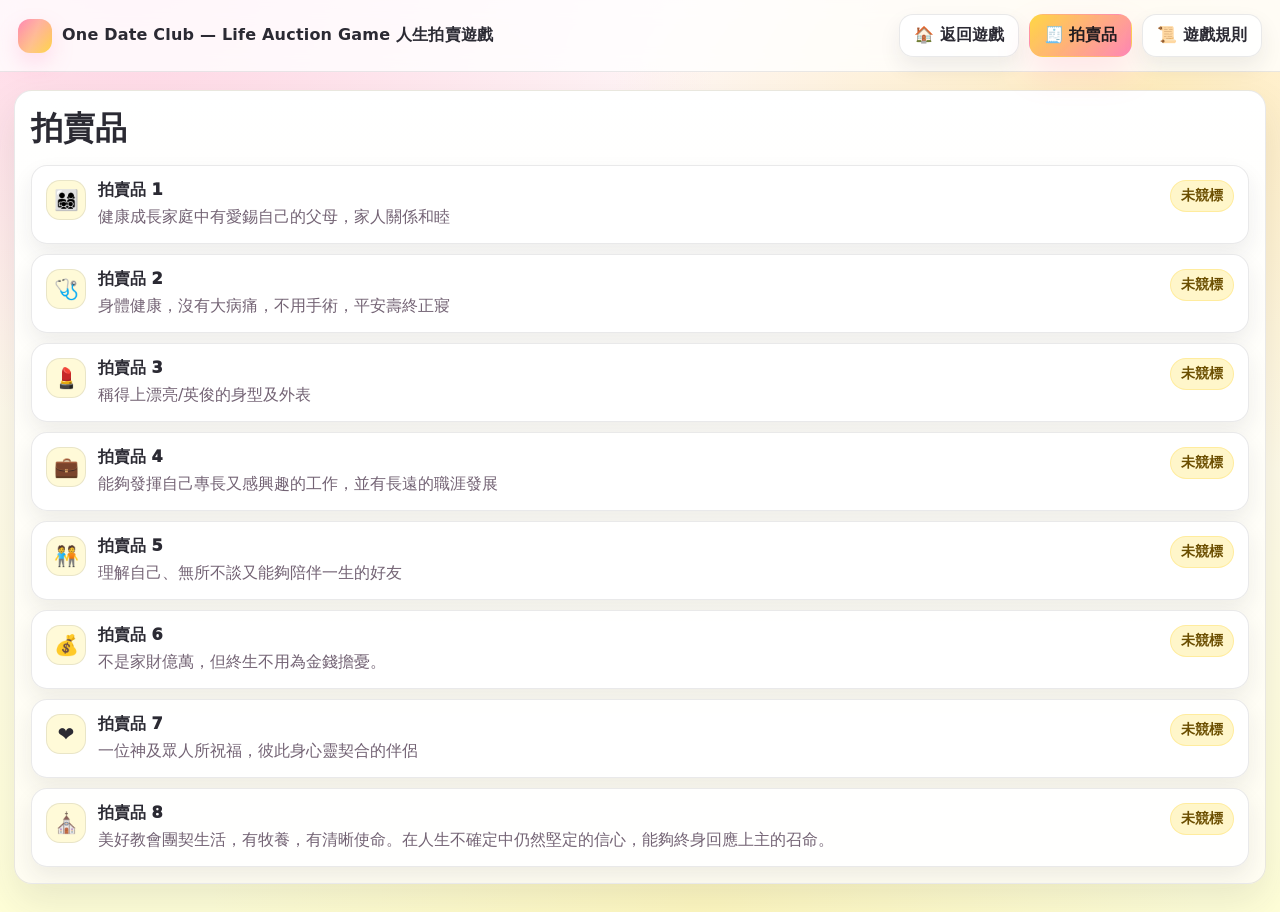
==== items.html @ 2edd3708 "remove short item title" ====
<!DOCTYPE html>
<html lang="en">
<head>
  <meta charset="utf-8" />
  <meta name="viewport" content="width=device-width, initial-scale=1" />
  <title>One Date Club — Life Auction Game</title>
  <link rel="stylesheet" href="styles.css" />
</head>
<body>
  <div class="nav">
    <div class="brand">
      <div class="logo" aria-hidden="true"></div>
      <div>One Date Club — Life Auction Game 人生拍賣遊戲</div>
    </div>
    <div class="nav-actions">
      <a class="btn" href="index.html">🏠 返回遊戲</a>
      <a class="btn primary" href="items.html">🧾 拍賣品</a>
      <a class="btn" href="rules.html">📜 遊戲規則</a>
    </div>
  </div>

  <div class="wrap">
    <div class="card">
      <div class="card-b">
        <h1 style="margin:0 0 10px 0;">拍賣品</h1>

        <div class="list" id="itemsList"></div>
      </div>
    </div>
  </div>

<script src="constant.js"></script>
<script>
(() => {
  function loadState(){
    try{
      const raw = localStorage.getItem(STORAGE_KEY);
      if(!raw) return null;
      return JSON.parse(raw);
    }catch{
      return null;
    }
  }

  const state = loadState();
  const teams = state?.teams || [];
  const rounds = state?.rounds || [];

  function winnerForItem(roundId){
    const r = rounds[roundId - 1];
    if(!r || !r.done) return null;
    const t = teams[r.winnerTeamId];
    return t ? t.name : null;
  }

  const list = document.getElementById("itemsList");
  list.innerHTML = items.map(it => {
    const winnerName = winnerForItem(it.id);
    const tag = winnerName ? `中標者: ${winnerName}` : "未競標";
    return `
      <div class="item">
        <div class="left">
          <div class="icon">${it.icon}</div>
          <div>
            <div class="name">拍賣品 ${it.id}</div>
            <div class="desc">${it.desc}</div>
          </div>
        </div>
        <div class="tag">${tag}</div>
      </div>
    `;
  }).join("");
})();
</script>
</body>
</html>
---- styles.css ----
:root{
  /* Light Pink + Yellow theme based on palette (Cream/Jasmine/Sunglow/Pink) */
  --cream:#FFFFD8;   /* background cream */
  --butter:#FFF4B8;
  --jasmine:#FFEA8A;
  --sunglow:#FFD43B;
  --pink:#FF7DB0;

  --bg:#FFF7FB;
  --card:#FFFFFF;
  --card2:#FFFDF2;

  --text:#2B2A33;
  --muted:#6B5B6D;

  --accent: var(--pink);
  --accent2: var(--sunglow);

  --border: rgba(43,42,51,.10);
  --shadow: 0 18px 40px rgba(43,42,51,.10);
  --shadow2: 0 10px 22px rgba(43,42,51,.08);
  --radius: 18px;
}

*{box-sizing:border-box}
body{
  margin:0;
  font-family: ui-sans-serif, system-ui, -apple-system, Segoe UI, Roboto, Helvetica, Arial, "Apple Color Emoji","Segoe UI Emoji";
  color: var(--text);
  background:
    radial-gradient(1000px 700px at 10% 0%, rgba(255,125,176,.28), transparent 60%),
    radial-gradient(900px 650px at 90% 10%, rgba(255,212,59,.30), transparent 60%),
    radial-gradient(900px 650px at 55% 100%, rgba(255,234,138,.30), transparent 55%),
    linear-gradient(180deg, var(--bg), var(--cream));
}

/* Top Nav */
.nav{
  position: sticky; top:0; z-index: 5;
  display:flex; align-items:center; justify-content:space-between;
  padding:14px 18px;
  background: rgba(255,255,255,.78);
  backdrop-filter: blur(10px);
  border-bottom: 1px solid var(--border);
}
.brand{
  display:flex; gap:10px; align-items:center;
  font-weight: 900;
  letter-spacing:.2px;
}
.logo{
  width:34px; height:34px; border-radius:12px;
  background: linear-gradient(135deg, var(--pink), var(--sunglow));
  box-shadow: 0 10px 22px rgba(255,125,176,.22);
  position:relative;
  overflow:hidden;
}
.logo::after{
  content:"";
  position:absolute; inset:-80% -40%;
  background: linear-gradient(90deg, transparent, rgba(255,255,255,.65), transparent);
  transform: rotate(20deg);
  animation: shine 4.8s linear infinite;
  opacity:.35;
}
@keyframes shine{
  0%{ transform: translateX(-60%) rotate(20deg); }
  100%{ transform: translateX(60%) rotate(20deg); }
}

.nav-actions{display:flex; gap:10px; align-items:center; flex-wrap:wrap;}
.nav-actions a{ text-decoration:none; }

.btn{
  appearance:none; border:none; cursor:pointer;
  padding:10px 14px;
  border-radius: 14px;
  font-weight: 900;
  color: var(--text);
  background: rgba(255,255,255,.90);
  border: 1px solid var(--border);
  box-shadow: var(--shadow2);
  transition: transform .12s ease, filter .12s ease, border-color .12s ease;
  display:inline-flex;
  align-items:center;
  gap:8px;
  white-space:nowrap;
}
.btn:hover{ transform: translateY(-1px); filter: brightness(1.02); border-color: rgba(43,42,51,.18); }
.btn.primary{
  color:#1f1b1f;
  background: linear-gradient(135deg, rgba(255,212,59,.95), rgba(255,125,176,.92));
  border-color: transparent;
  box-shadow: 0 16px 34px rgba(255,125,176,.18);
}
.btn.danger{
  background: rgba(255,125,176,.10);
  border-color: rgba(255,125,176,.25);
  box-shadow:none;
}
.btn:disabled{ opacity:.55; cursor:not-allowed; transform:none; box-shadow:none; }

.wrap{
  max-width: 1400px;
  margin: 18px auto 28px;
  padding: 0 14px;
}
.wrap.grid{
  display:grid;
  grid-template-columns: 1fr 360px;
  gap: 16px;
}
@media (max-width: 980px){
  .wrap.grid{ grid-template-columns: 1fr; }
}

.card{
  background: linear-gradient(180deg, var(--card), var(--card2));
  border: 1px solid var(--border);
  border-radius: var(--radius);
  box-shadow: var(--shadow);
  overflow:hidden;
}
.card-h{
  padding: 14px 16px;
  border-bottom: 1px solid var(--border);
  display:flex; align-items:center; justify-content:space-between;
  gap: 12px;
}
.card-h h2, .card-h h3{
  margin:0; font-size: 18px; letter-spacing:.2px;
}
.card-b{ padding: 16px; }

.muted{ color: var(--muted); }
.small{ font-size: 14px; color: rgba(107,91,109,.85); font-weight:800; }

.pill{
  font-size:14px; font-weight:900;
  padding:6px 10px; border-radius: 999px;
  background: rgba(255,234,138,.45);
  border: 1px solid rgba(255,212,59,.35);
  color: var(--text);
  white-space: nowrap;
}

.sep{ height:1px; background: var(--border); margin: 10px 0; }
.footerNote{ margin-top: 10px; color: rgba(107,91,109,.88); font-size: 14px; line-height:1.45; }

/* Rounds */
.rounds{ display:flex; flex-wrap:wrap; gap:10px; }
.roundBtn{
  min-width: 100px;
  display:flex; flex-direction:column; gap:4px;
  align-items:flex-start;
  padding:10px 12px;
  border-radius: 16px;
  background: rgba(255,255,255,.88);
  border: 1px solid var(--border);
  cursor:pointer;
  transition: transform .12s ease, filter .12s ease, border-color .12s ease;
  box-shadow: var(--shadow2);
}
.roundBtn:hover{ transform: translateY(-1px); filter: brightness(1.02); border-color: rgba(43,42,51,.18); }
.roundBtn[aria-disabled="true"]{ opacity:.55; cursor:not-allowed; transform:none; box-shadow:none; }
.roundBtn .t{ font-weight:1000; }
.roundBtn .s{ font-size: 14px; color: rgba(107,91,109,.88); font-weight:800; }
.roundBtn.active{
  background: rgba(255,125,176,.10);
  border-color: rgba(255,125,176,.28);
}
.roundBtn.done{
  background: rgba(255,212,59,.14);
  border-color: rgba(255,212,59,.35);
}

/* Main game area */
.grid2{
  display:grid;
  grid-template-columns: 1.1fr .9fr;
  gap: 16px;
  align-items:start;
}
@media (max-width: 980px){
  .grid2{ grid-template-columns: 1fr; }
}

.itemBox{ display:flex; flex-direction:column; gap: 10px; }
.itemTitle{ font-size: 20px; margin:0; font-weight: 1000; letter-spacing:.2px; }
.itemDesc{ margin:0; color: rgba(107,91,109,.95); line-height:1.5; }

.mapWrap{
  border-radius: 16px;
  border: 1px solid var(--border);
  background: rgba(255,255,255,.90);
  overflow:hidden;
}
.mapWrap img{ width:100%; display:block; }

/* Bids */
.bids{ display:flex; flex-direction:column; gap: 10px; }
.bidRow{
  display:grid;
  grid-template-columns: 1fr 120px;
  gap: 10px;
  align-items:center;
  padding:10px 12px;
  border-radius: 14px;
  background: rgba(255,255,255,.90);
  border: 1px solid var(--border);
}
.teamName{ display:flex; align-items:center; gap:10px; font-weight:1000; }

.dot{
  width:10px; height:10px; border-radius: 999px;
  background: var(--accent);
  box-shadow: 0 0 0 5px rgba(255,125,176,.14);
  flex: 0 0 auto;
}

input[type="number"]{
  width:100%;
  padding:10px 10px;
  border-radius: 12px;
  border: 1px solid rgba(43,42,51,.14);
  background: rgba(255,255,255,.98);
  color: var(--text);
  font-weight:1000;
  outline:none;
}
input[type="number"]:focus{
  border-color: rgba(255,125,176,.55);
  box-shadow: 0 0 0 4px rgba(255,125,176,.14);
}
.rules{
  font-size: 26px;
}
.hint{
  font-size: 14px;
  color: rgba(107,91,109,.88);
  margin-top: -4px;
  line-height:1.4;
}
.err{
  margin-top: 10px;
  padding:10px 12px;
  border-radius: 14px;
  background: rgba(255,125,176,.12);
  border: 1px solid rgba(255,125,176,.28);
  color: #5a1f36;
  font-weight:1000;
  display:none;
}

/* Battle results */
.battleBox{
  margin-top: 14px;
  padding:12px 12px;
  border-radius: 16px;
  background: rgba(255,250,214,.75);
  border: 1px solid rgba(255,212,59,.25);
  display:none;
}
.topGrid{
  display:grid;
  grid-template-columns: 1fr 1fr;
  gap: 10px;
  margin-top: 10px;
}
@media (max-width: 560px){
  .topGrid{ grid-template-columns: 1fr; }
}
.topCard{
  border-radius: 16px;
  border: 1px solid rgba(43,42,51,.10);
  background: rgba(255,255,255,.92);
  padding: 12px;
  box-shadow: var(--shadow2);
}
.topCard .rank{ font-size: 14px; color: rgba(107,91,109,.88); font-weight: 1000; letter-spacing:.2px; }
.topCard .who{ margin-top: 6px; font-size: 18px; font-weight: 1000; }
.topCard .price{ margin-top: 4px; font-size: 16px; color: #8b5a00; font-weight: 1000; }

.winnerPick{
  margin-top: 12px;
  display:flex; gap:10px; flex-wrap:wrap;
  align-items:center;
}
.radioPill{
  display:flex; gap:8px; align-items:center;
  padding: 10px 12px;
  border-radius: 999px;
  background: rgba(255,125,176,.10);
  border: 1px solid rgba(255,125,176,.22);
  cursor:pointer;
  user-select:none;
  font-weight: 1000;
}
.radioPill input{ accent-color: var(--pink); }
.winnerActions{ margin-top: 10px; display:flex; gap:10px; flex-wrap:wrap; }

/* Right panel: teams + diamonds + wins */
.teamList{ display:flex; flex-direction:column; gap:10px; }
.teamCard{
  display:flex; flex-direction:column; gap:10px;
  padding: 12px 12px;
  border-radius: 16px;
  background: rgba(255,255,255,.92);
  border: 1px solid var(--border);
  box-shadow: var(--shadow2);
}
.teamTopRow{
  display:flex; align-items:center; justify-content:space-between;
  gap: 10px;
}
.teamLeft{ display:flex; align-items:center; gap:10px; font-weight: 1000; }

.diamond{
  display:inline-flex; align-items:center; gap:8px;
  font-weight: 1000;
  color: #6b4e00;
  white-space:nowrap;
}
.diaIcon{
  width:18px; height:18px; display:inline-block;
  background: conic-gradient(from 180deg, #7bdff2, #b2f7ef, #eff7f6, #7bdff2);
  border-radius: 6px;
  transform: rotate(18deg);
  box-shadow: 0 0 0 4px rgba(123,223,242,.12);
}

.winsRow{
  display:flex;
  flex-wrap:wrap;
  gap:8px;
  align-items:center;
}
.winBadge{
  display:inline-flex;
  align-items:center;
  justify-content:center;
  width:32px;
  height:32px;
  border-radius: 12px;
  border: 1px solid rgba(43,42,51,.10);
  background: rgba(255,250,214,.95);
  box-shadow: var(--shadow2);
  font-size: 18px;
}
.winBadge[title]{ cursor: help; }

/* Log */
.log{ display:flex; flex-direction:column; gap:10px; margin-top: 12px; }
.logItem{
  padding: 12px;
  border-radius: 16px;
  background: rgba(255,255,255,.92);
  border: 1px solid var(--border);
  line-height:1.45;
  box-shadow: var(--shadow2);
}
.logItem b{ color: #b0004b; }

/* Items page list */
.list{
  margin-top: 14px;
  display:grid;
  grid-template-columns: 1fr;
  gap: 10px;
}
.item{
  display:flex;
  align-items:flex-start;
  justify-content:space-between;
  gap: 12px;
  padding: 14px;
  border-radius: 16px;
  border: 1px solid var(--border);
  background: rgba(255,255,255,.92);
  box-shadow: var(--shadow2);
}
.left{
  display:flex;
  gap: 12px;
  align-items:flex-start;
}
.right{
  display:flex;
  gap: 12px;
  align-items:flex-end;
}
.icon{
  width:40px; height:40px;
  border-radius: 14px;
  display:flex; align-items:center; justify-content:center;
  border: 1px solid rgba(43,42,51,.10);
  background: rgba(255,250,214,.95);
  font-size: 20px;
  flex: 0 0 auto;
}
.name{ font-weight:1000; }
.desc{ color: rgba(107,91,109,.95); margin-top: 4px; line-height:1.5; }
.tag{
  padding:6px 10px;
  border-radius:999px;
  border: 1px solid rgba(255,212,59,.30);
  background: rgba(255,234,138,.45);
  color: #6b4e00;
  font-weight:1000;
  font-size:14px;
  white-space:nowrap;
}
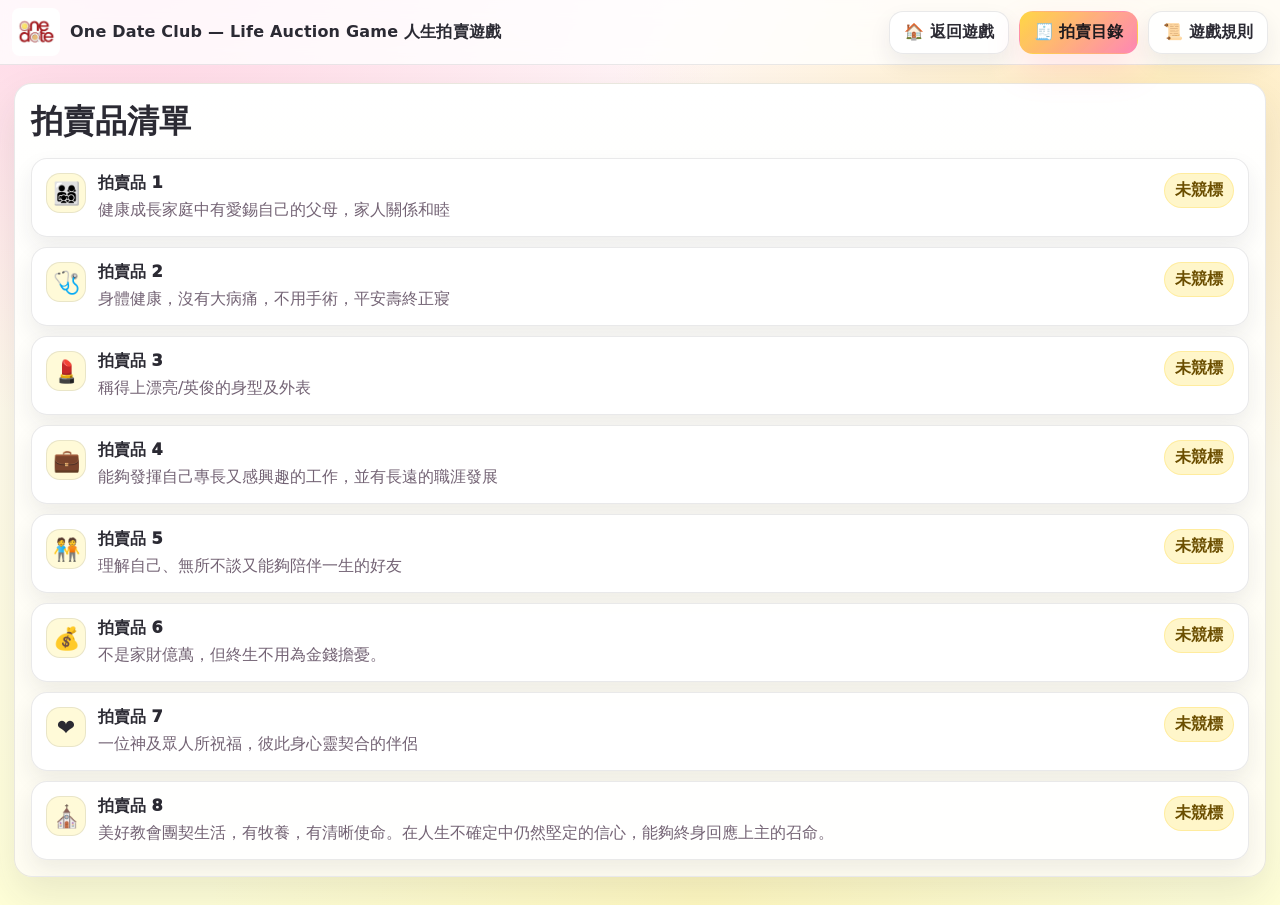
==== commit e8c3b959: "update labels and font-size+2px" ====
--- a/items.html
+++ b/items.html
@@ -14,7 +14,7 @@
     </div>
     <div class="nav-actions">
       <a class="btn" href="index.html">🏠 返回遊戲</a>
-      <a class="btn primary" href="items.html">🧾 拍賣品</a>
+      <a class="btn primary" href="items.html">🧾 拍賣目錄</a>
       <a class="btn" href="rules.html">📜 遊戲規則</a>
     </div>
   </div>
@@ -22,7 +22,7 @@
   <div class="wrap">
     <div class="card">
       <div class="card-b">
-        <h1 style="margin:0 0 10px 0;">拍賣品</h1>
+        <h1 style="margin:0 0 10px 0;">拍賣品清單</h1>
 
         <div class="list" id="itemsList"></div>
       </div>
@@ -72,5 +72,8 @@
   }).join("");
 })();
 </script>
+  <!--<footer class="footer">
+    © 2026 Flow Church Actionable One Date Club — All Rights Reserved
+  </footer>-->
 </body>
 </html>
--- a/styles.css
+++ b/styles.css
@@ -33,12 +33,16 @@
     radial-gradient(900px 650px at 55% 100%, rgba(255,234,138,.30), transparent 55%),
     linear-gradient(180deg, var(--bg), var(--cream));
 }
-
+.footer {
+  text-align: center;
+  font-size: 10px;
+  color: #888;
+}
 /* Top Nav */
 .nav{
   position: sticky; top:0; z-index: 5;
   display:flex; align-items:center; justify-content:space-between;
-  padding:14px 18px;
+  padding:8px 12px;
   background: rgba(255,255,255,.78);
   backdrop-filter: blur(10px);
   border-bottom: 1px solid var(--border);
@@ -49,23 +53,13 @@
   letter-spacing:.2px;
 }
 .logo{
-  width:34px; height:34px; border-radius:12px;
-  background: linear-gradient(135deg, var(--pink), var(--sunglow));
-  box-shadow: 0 10px 22px rgba(255,125,176,.22);
-  position:relative;
-  overflow:hidden;
-}
-.logo::after{
-  content:"";
-  position:absolute; inset:-80% -40%;
-  background: linear-gradient(90deg, transparent, rgba(255,255,255,.65), transparent);
-  transform: rotate(20deg);
-  animation: shine 4.8s linear infinite;
-  opacity:.35;
-}
-@keyframes shine{
-  0%{ transform: translateX(-60%) rotate(20deg); }
-  100%{ transform: translateX(60%) rotate(20deg); }
+  width: 48px;          
+  height: 48px;
+  background-image: url("maps/logo.jpeg"); 
+  background-size: cover;     /* or contain */
+  background-position: center;
+  background-repeat: no-repeat;
+  border-radius: 8px;
 }
 
 .nav-actions{display:flex; gap:10px; align-items:center; flex-wrap:wrap;}
@@ -128,15 +122,15 @@
   gap: 12px;
 }
 .card-h h2, .card-h h3{
-  margin:0; font-size: 18px; letter-spacing:.2px;
+  margin:0; font-size: 20px; letter-spacing:.2px;
 }
 .card-b{ padding: 16px; }
 
 .muted{ color: var(--muted); }
-.small{ font-size: 14px; color: rgba(107,91,109,.85); font-weight:800; }
+.small{ font-size: 16px; color: rgba(107,91,109,.85); font-weight:800; }
 
 .pill{
-  font-size:14px; font-weight:900;
+  font-size: 16px; font-weight:900;
   padding:6px 10px; border-radius: 999px;
   background: rgba(255,234,138,.45);
   border: 1px solid rgba(255,212,59,.35);
@@ -145,7 +139,7 @@
 }
 
 .sep{ height:1px; background: var(--border); margin: 10px 0; }
-.footerNote{ margin-top: 10px; color: rgba(107,91,109,.88); font-size: 14px; line-height:1.45; }
+.footerNote{ margin-top: 10px; color: rgba(107,91,109,.88); font-size: 16px; line-height:1.45; }
 
 /* Rounds */
 .rounds{ display:flex; flex-wrap:wrap; gap:10px; }
@@ -164,7 +158,7 @@
 .roundBtn:hover{ transform: translateY(-1px); filter: brightness(1.02); border-color: rgba(43,42,51,.18); }
 .roundBtn[aria-disabled="true"]{ opacity:.55; cursor:not-allowed; transform:none; box-shadow:none; }
 .roundBtn .t{ font-weight:1000; }
-.roundBtn .s{ font-size: 14px; color: rgba(107,91,109,.88); font-weight:800; }
+.roundBtn .s{ font-size: 16px; color: rgba(107,91,109,.88); font-weight:800; }
 .roundBtn.active{
   background: rgba(255,125,176,.10);
   border-color: rgba(255,125,176,.28);
@@ -186,7 +180,7 @@
 }
 
 .itemBox{ display:flex; flex-direction:column; gap: 10px; }
-.itemTitle{ font-size: 20px; margin:0; font-weight: 1000; letter-spacing:.2px; }
+.itemTitle{ font-size: 22px; margin:0; font-weight: 1000; letter-spacing:.2px; }
 .itemDesc{ margin:0; color: rgba(107,91,109,.95); line-height:1.5; }
 
 .mapWrap{
@@ -236,7 +230,7 @@
   font-size: 26px;
 }
 .hint{
-  font-size: 14px;
+  font-size: 16px;
   color: rgba(107,91,109,.88);
   margin-top: -4px;
   line-height:1.4;
@@ -277,9 +271,9 @@
   padding: 12px;
   box-shadow: var(--shadow2);
 }
-.topCard .rank{ font-size: 14px; color: rgba(107,91,109,.88); font-weight: 1000; letter-spacing:.2px; }
-.topCard .who{ margin-top: 6px; font-size: 18px; font-weight: 1000; }
-.topCard .price{ margin-top: 4px; font-size: 16px; color: #8b5a00; font-weight: 1000; }
+.topCard .rank{ font-size: 16px; color: rgba(107,91,109,.88); font-weight: 1000; letter-spacing:.2px; }
+.topCard .who{ margin-top: 6px; font-size: 20px; font-weight: 1000; }
+.topCard .price{ margin-top: 4px; font-size: 18px; color: #8b5a00; font-weight: 1000; }
 
 .winnerPick{
   margin-top: 12px;
@@ -345,7 +339,7 @@
   border: 1px solid rgba(43,42,51,.10);
   background: rgba(255,250,214,.95);
   box-shadow: var(--shadow2);
-  font-size: 18px;
+  font-size: 20px;
 }
 .winBadge[title]{ cursor: help; }
 
@@ -395,7 +389,7 @@
   display:flex; align-items:center; justify-content:center;
   border: 1px solid rgba(43,42,51,.10);
   background: rgba(255,250,214,.95);
-  font-size: 20px;
+  font-size: 22px;
   flex: 0 0 auto;
 }
 .name{ font-weight:1000; }
@@ -407,6 +401,6 @@
   background: rgba(255,234,138,.45);
   color: #6b4e00;
   font-weight:1000;
-  font-size:14px;
+  font-size: 16px;
   white-space:nowrap;
 }
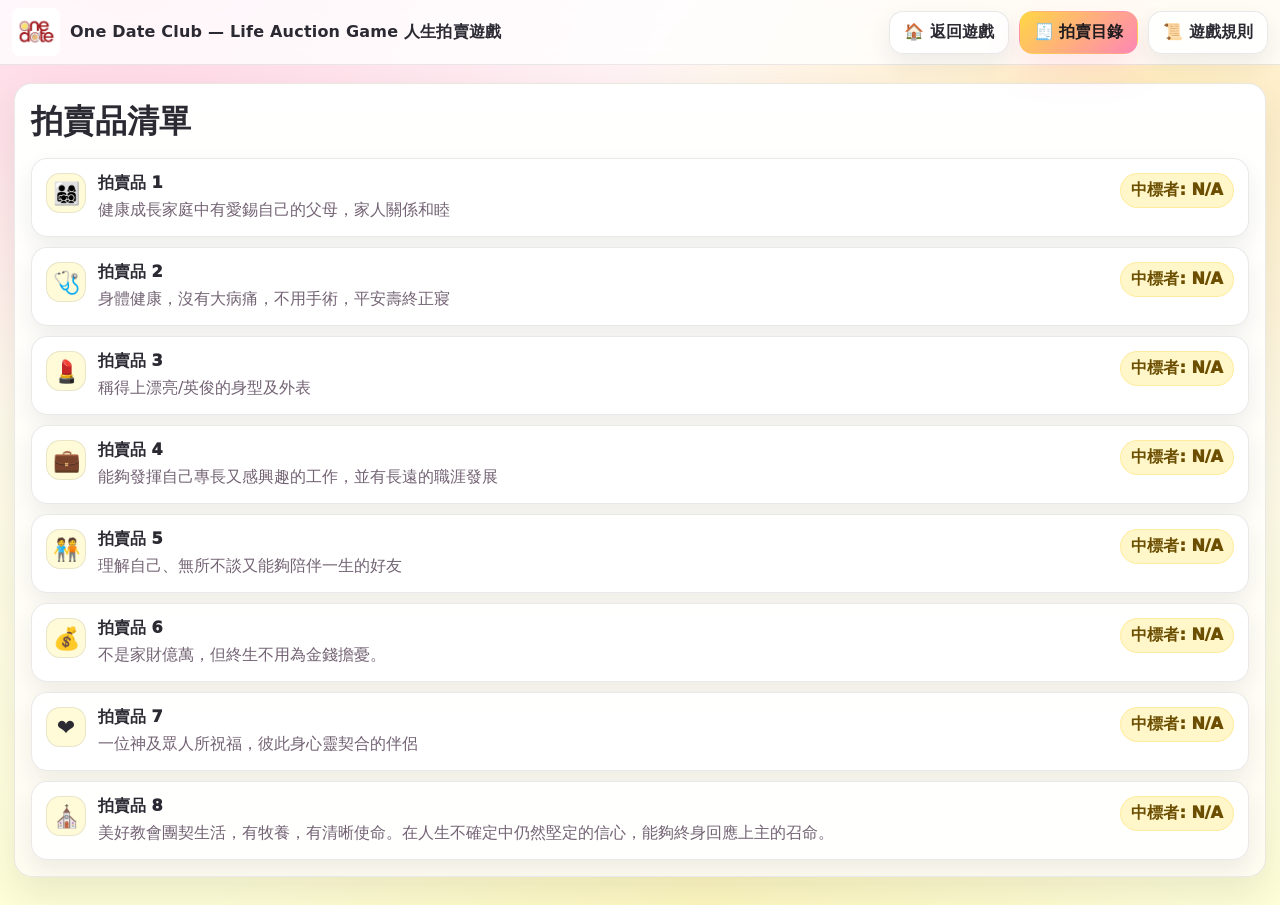
==== commit 75cdc0c6: "update skip round logic" ====
--- a/items.html
+++ b/items.html
@@ -1,5 +1,5 @@
 <!DOCTYPE html>
-<html lang="en">
+<html lang="zh-Hant">
 <head>
   <meta charset="utf-8" />
   <meta name="viewport" content="width=device-width, initial-scale=1" />
@@ -56,7 +56,7 @@
   const list = document.getElementById("itemsList");
   list.innerHTML = items.map(it => {
     const winnerName = winnerForItem(it.id);
-    const tag = winnerName ? `中標者: ${winnerName}` : "未競標";
+    const tag = winnerName ? `中標者: ${winnerName}` : "中標者: N/A";
     return `
       <div class="item">
         <div class="left">
--- a/styles.css
+++ b/styles.css
@@ -94,6 +94,127 @@
 }
 .btn:disabled{ opacity:.55; cursor:not-allowed; transform:none; box-shadow:none; }
 
+.timer-modal{
+  position: fixed;
+  inset: 0;
+  background: rgba(24,24,32,.44);
+  display: none;
+  align-items: center;
+  justify-content: center;
+  padding: 18px;
+  z-index: 20;
+}
+.timer-card{
+  width: min(460px, 100%);
+  background: linear-gradient(180deg, #ffffff, #fff9e6);
+  border: 1px solid rgba(43,42,51,.15);
+  border-radius: 28px;
+  box-shadow: 0 40px 90px rgba(43,42,51,.16);
+  padding: 24px;
+  position: relative;
+  animation: timerSlide .22s ease;
+}
+.timer-card.timer-finish{
+  animation: pulseFinish .8s ease-in-out infinite alternate;
+  border-color: rgba(255,125,176,.75);
+  box-shadow: 0 0 0 6px rgba(255,125,176,.12), 0 40px 90px rgba(43,42,51,.12);
+}
+.closeBtn{
+  position: absolute;
+  top: 14px;
+  right: 14px;
+  width: 36px;
+  height: 36px;
+  border-radius: 999px;
+  border: 1px solid rgba(43,42,51,.10);
+  background: rgba(255,255,255,.9);
+  font-size: 22px;
+  color: var(--text);
+  cursor: pointer;
+  display: inline-flex;
+  align-items: center;
+  justify-content: center;
+}
+.timer-header{
+  display: flex;
+  align-items: center;
+  justify-content: space-between;
+  gap: 12px;
+  margin-bottom: 20px;
+}
+.timer-status{
+  font-size: 14px;
+  font-weight: 900;
+  color: rgba(107,91,109,.95);
+}
+.timer-display{
+  font-size: 64px;
+  font-weight: 900;
+  text-align: center;
+  margin-bottom: 22px;
+  letter-spacing: .08em;
+  color: #2b2a33;
+}
+.timer-form{
+  display: grid;
+  gap: 10px;
+  margin-bottom: 20px;
+}
+.timer-form label{
+  font-size: 14px;
+  color: rgba(43,42,51,.75);
+  font-weight: 900;
+}
+.timer-input{
+  width: 100%;
+  padding: 12px 14px;
+  border-radius: 16px;
+  border: 1px solid rgba(43,42,51,.15);
+  background: rgba(255,255,255,.95);
+  font-size: 18px;
+  font-weight: 900;
+  text-align: center;
+  outline: none;
+}
+.timer-input:focus{
+  border-color: rgba(255,125,176,.55);
+  box-shadow: 0 0 0 4px rgba(255,125,176,.10);
+}
+.timer-actions-wrapper{
+  position: relative;
+  display: flex;
+  align-items: center;
+  justify-content: center;
+  min-height: 44px;
+}
+.timer-status{
+  position: absolute;
+  inset: 0;
+  display: flex;
+  align-items: center;
+  justify-content: left;
+  font-size: 14px;
+  font-weight: 900;
+  color: rgba(107,91,109,.95);
+  z-index: 0;
+  pointer-events: none;
+}
+.timer-actions{
+  display: flex;
+  gap: 10px;
+  flex-wrap: wrap;
+  position: relative;
+  z-index: 1;
+}
+@keyframes timerSlide{
+  from{ transform: translateY(14px); opacity: 0; }
+  to{ transform: translateY(0); opacity: 1; }
+}
+@keyframes pulseFinish{
+  from{ transform: scale(1); }
+  to{ transform: scale(1.02); }
+}
+
 .wrap{
   max-width: 1400px;
   margin: 18px auto 28px;
@@ -166,6 +287,10 @@
 .roundBtn.done{
   background: rgba(255,212,59,.14);
   border-color: rgba(255,212,59,.35);
+}
+.roundBtn.skipped{
+  background: rgba(128,128,128,.14);
+  border-color: rgba(255,212,59,.25);
 }
 
 /* Main game area */
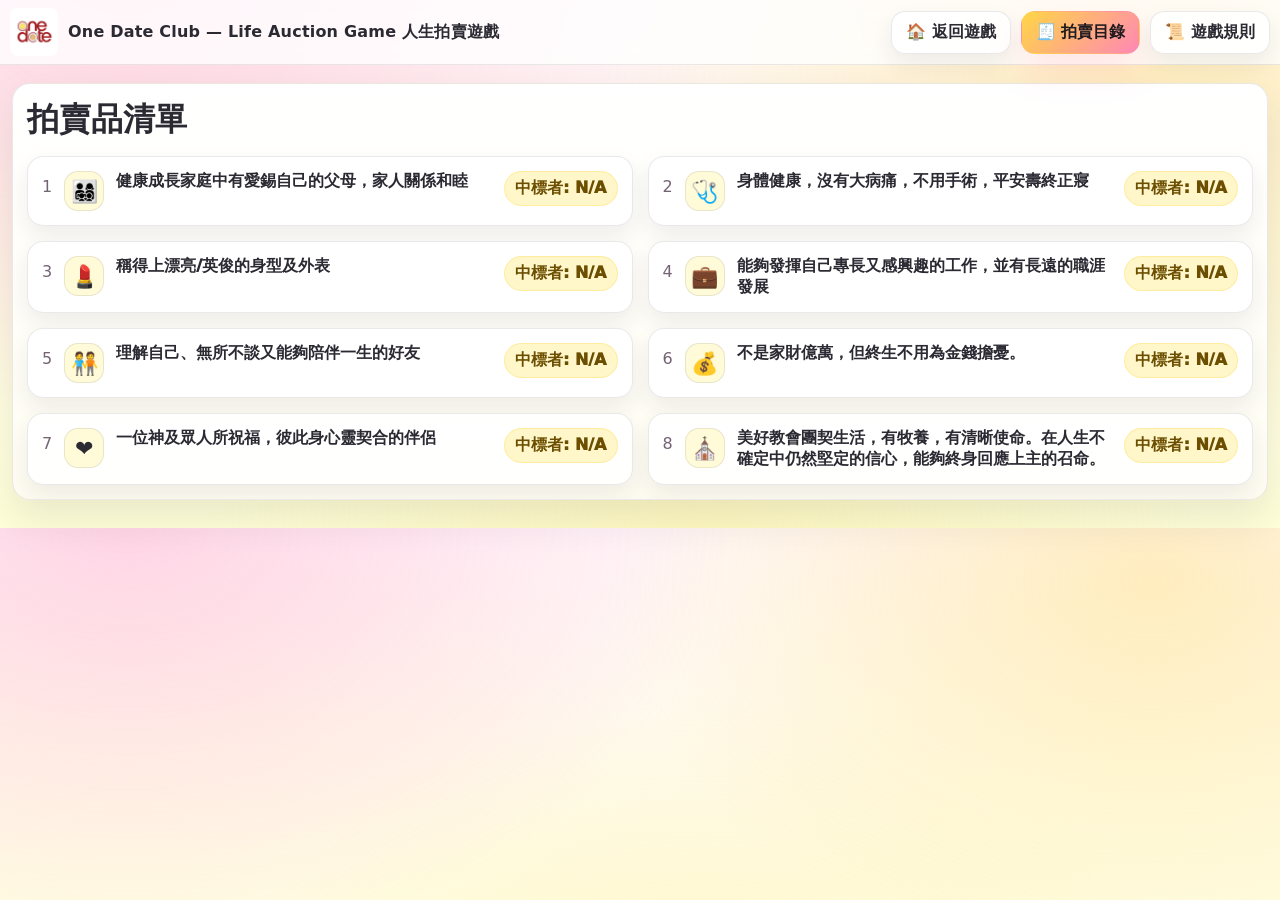
==== commit 20baa868: "update rule, tune layout for 13inch pc" ====
--- a/items.html
+++ b/items.html
@@ -60,16 +60,19 @@
     return `
       <div class="item">
         <div class="left">
+          <div class="desc">${it.id}</div>
           <div class="icon">${it.icon}</div>
           <div>
-            <div class="name">拍賣品 ${it.id}</div>
-            <div class="desc">${it.desc}</div>
+            <div class="name">${it.desc}</div>
           </div>
         </div>
         <div class="tag">${tag}</div>
       </div>
     `;
   }).join("");
+  list.style.display = 'grid';
+  list.style.gridTemplateColumns = 'repeat(2, 1fr)';
+  list.style.gap = '15px';
 })();
 </script>
   <!--<footer class="footer">
--- a/styles.css
+++ b/styles.css
@@ -42,7 +42,7 @@
 .nav{
   position: sticky; top:0; z-index: 5;
   display:flex; align-items:center; justify-content:space-between;
-  padding:8px 12px;
+  padding:8px 10px;
   background: rgba(255,255,255,.78);
   backdrop-filter: blur(10px);
   border-bottom: 1px solid var(--border);
@@ -216,9 +216,9 @@
 }
 
 .wrap{
-  max-width: 1400px;
+  max-width: 1300px;
   margin: 18px auto 28px;
-  padding: 0 14px;
+  padding: 0 12px;
 }
 .wrap.grid{
   display:grid;
@@ -245,7 +245,7 @@
 .card-h h2, .card-h h3{
   margin:0; font-size: 20px; letter-spacing:.2px;
 }
-.card-b{ padding: 16px; }
+.card-b{ padding: 14px; }
 
 .muted{ color: var(--muted); }
 .small{ font-size: 16px; color: rgba(107,91,109,.85); font-weight:800; }
@@ -265,7 +265,7 @@
 /* Rounds */
 .rounds{ display:flex; flex-wrap:wrap; gap:10px; }
 .roundBtn{
-  min-width: 100px;
+  min-width: 90px;
   display:flex; flex-direction:column; gap:4px;
   align-items:flex-start;
   padding:10px 12px;
@@ -296,7 +296,7 @@
 /* Main game area */
 .grid2{
   display:grid;
-  grid-template-columns: 1.1fr .9fr;
+  grid-template-columns: 1fr 0.9fr;
   gap: 16px;
   align-items:start;
 }
@@ -383,7 +383,7 @@
 .topGrid{
   display:grid;
   grid-template-columns: 1fr 1fr;
-  gap: 10px;
+  gap: 8px;
   margin-top: 10px;
 }
 @media (max-width: 560px){
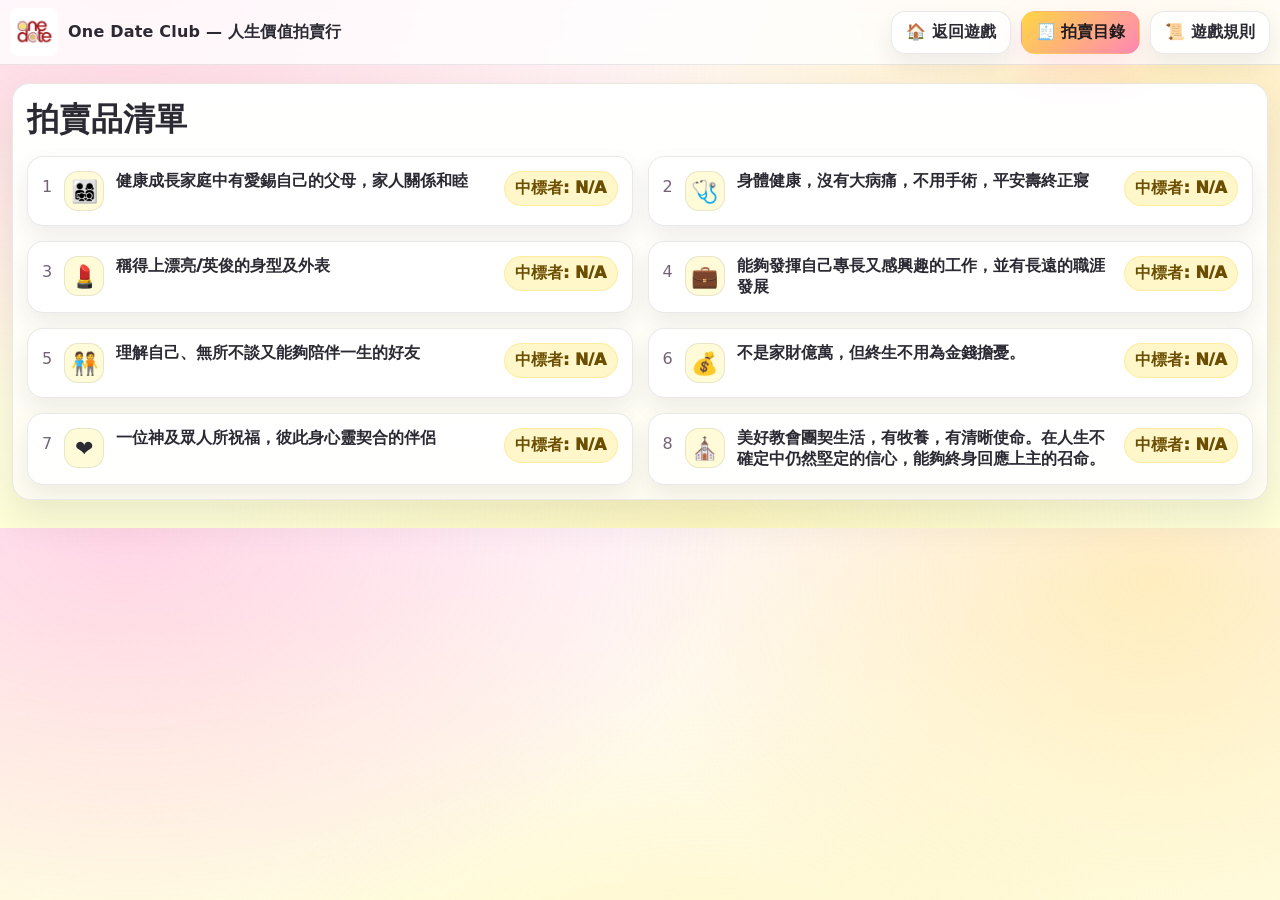
==== commit 13ae9240: "update game name, update winning animation" ====
--- a/items.html
+++ b/items.html
@@ -3,14 +3,14 @@
 <head>
   <meta charset="utf-8" />
   <meta name="viewport" content="width=device-width, initial-scale=1" />
-  <title>One Date Club — Life Auction Game</title>
+  <title>One Date Club — Life Treasures Auction</title>
   <link rel="stylesheet" href="styles.css" />
 </head>
 <body>
   <div class="nav">
     <div class="brand">
       <div class="logo" aria-hidden="true"></div>
-      <div>One Date Club — Life Auction Game 人生拍賣遊戲</div>
+      <div>One Date Club — 人生價值拍賣行</div>
     </div>
     <div class="nav-actions">
       <a class="btn" href="index.html">🏠 返回遊戲</a>
--- a/styles.css
+++ b/styles.css
@@ -215,6 +215,7 @@
   to{ transform: scale(1.02); }
 }
 
+/* Page ratio, fr for main panel, px for right team panel*/
 .wrap{
   max-width: 1300px;
   margin: 18px auto 28px;
@@ -222,7 +223,7 @@
 }
 .wrap.grid{
   display:grid;
-  grid-template-columns: 1fr 360px;
+  grid-template-columns: 1fr 300px;
   gap: 16px;
 }
 @media (max-width: 980px){
@@ -528,4 +529,237 @@
   font-weight:1000;
   font-size: 16px;
   white-space:nowrap;
+}
+
+/* Winning Modal */
+.winning-modal{
+  position: fixed;
+  inset: 0;
+  display: none;
+  align-items: center;
+  justify-content: center;
+  padding: 18px;
+  z-index: 25;
+}
+
+.winning-overlay{
+  position: absolute;
+  inset: 0;
+  background: radial-gradient(circle at 50% 50%, rgba(255,125,176,.35) 0%, rgba(24,24,32,.55) 100%);
+  animation: overlayFadeIn .4s ease;
+  backdrop-filter: blur(4px);
+}
+
+/* Confetti */
+.confetti-container{
+  position: fixed;
+  inset: 0;
+  pointer-events: none;
+  overflow: hidden;
+  z-index: 24;
+}
+
+.confetti{
+  position: fixed;
+  width: 12px;
+  height: 12px;
+  background: linear-gradient(45deg, #FFD700, #FF69B4);
+  animation: confettiFall 2s ease-in forwards;
+}
+
+.confetti-1{
+  left: 10%;
+  top: -10px;
+  background: linear-gradient(45deg, #FF69B4, #FFD700);
+  animation: confettiFall 2.2s ease-in forwards, confettiSpin 1s linear infinite;
+}
+
+.confetti-2{
+  left: 20%;
+  top: -15px;
+  background: linear-gradient(45deg, #FFD700, #FF69B4);
+  animation: confettiFall 2.5s ease-in forwards, confettiSpin 1.2s linear infinite;
+}
+
+.confetti-3{
+  left: 30%;
+  top: -12px;
+  background: linear-gradient(45deg, #FF69B4, #FFD700);
+  animation: confettiFall 2.1s ease-in forwards, confettiSpin 0.9s linear infinite;
+}
+
+.confetti-4{
+  left: 40%;
+  top: -18px;
+  background: linear-gradient(45deg, #FFD700, #FF69B4);
+  animation: confettiFall 2.4s ease-in forwards, confettiSpin 1.3s linear infinite;
+}
+
+.confetti-5{
+  left: 60%;
+  top: -14px;
+  background: linear-gradient(45deg, #FF69B4, #FFD700);
+  animation: confettiFall 2.3s ease-in forwards, confettiSpin 1.1s linear infinite;
+}
+
+.confetti-6{
+  left: 70%;
+  top: -16px;
+  background: linear-gradient(45deg, #FFD700, #FF69B4);
+  animation: confettiFall 2.2s ease-in forwards, confettiSpin 0.95s linear infinite;
+}
+
+.confetti-7{
+  left: 80%;
+  top: -13px;
+  background: linear-gradient(45deg, #FF69B4, #FFD700);
+  animation: confettiFall 2.6s ease-in forwards, confettiSpin 1.25s linear infinite;
+}
+
+.confetti-8{
+  left: 90%;
+  top: -17px;
+  background: linear-gradient(45deg, #FFD700, #FF69B4);
+  animation: confettiFall 2.4s ease-in forwards, confettiSpin 1.05s linear infinite;
+}
+
+.winning-card{
+  position: relative;
+  width: min(450px, 100%);
+  background: linear-gradient(135deg, #FFE6F3 0%, #FFF4E6 50%, #E6F9FF 100%);
+  border: 3px solid rgba(255,125,176,.60);
+  border-radius: 40px;
+  box-shadow: 
+    0 0 0 0 rgba(255,125,176,.8),
+    0 0 60px rgba(255,125,176,.4),
+    0 40px 100px rgba(43,42,51,.20),
+    inset 0 1px 0 rgba(255,255,255,.8);
+  padding: 50px 30px;
+  text-align: center;
+  animation: luxuryWinnerPop .7s cubic-bezier(0.175, 0.885, 0.32, 1.275);
+}
+
+.winning-content{
+  display: flex;
+  flex-direction: column;
+  gap: 16px;
+  align-items: center;
+}
+
+.winning-emoji{
+  font-size: 84px;
+  animation: 
+    emojiPulse .6s ease-out,
+    emojiSpin 3s ease-in-out infinite 0.6s;
+  filter: drop-shadow(0 8px 20px rgba(255,125,176,.3));
+}
+
+.winning-text{
+  font-size: 48px;
+  font-weight: 1000;
+  background: linear-gradient(120deg, #FF4466, #FF7DB0, #FF4466);
+  background-size: 200% auto;
+  -webkit-background-clip: text;
+  -webkit-text-fill-color: transparent;
+  background-clip: text;
+  letter-spacing: 2px;
+  animation: textGradientShift 3s ease-in-out infinite;
+  text-shadow: 0 2px 10px rgba(255,68,102,.2);
+}
+
+.winning-team{
+  font-size: 32px;
+  font-weight: 900;
+  color: var(--text);
+  margin-top: 12px;
+  animation: teamNameSlide .6s cubic-bezier(0.34, 1.56, 0.64, 1) 0.15s both;
+  position: relative;
+  z-index: 2;
+  text-shadow: 0 4px 12px rgba(43,42,51,.08);
+}
+
+.winning-team::before{
+  content: '';
+  position: absolute;
+  top: -8px;
+  left: 50%;
+  transform: translateX(-50%);
+  width: 60px;
+  height: 4px;
+  background: linear-gradient(90deg, transparent, #FFD43B, transparent);
+  border-radius: 2px;
+  animation: glineShine 1.5s ease-in-out infinite;
+}
+
+@keyframes overlayFadeIn{
+  from{ 
+    opacity: 0;
+    backdrop-filter: blur(0px);
+  }
+  to{ 
+    opacity: 1;
+    backdrop-filter: blur(4px);
+  }
+}
+
+@keyframes luxuryWinnerPop{
+  0%{ 
+    transform: scale(0) rotate(-15deg);
+    opacity: 0;
+  }
+  50%{
+    transform: scale(1.08) rotate(2deg);
+  }
+  100%{ 
+    transform: scale(1) rotate(0deg);
+    opacity: 1;
+  }
+}
+
+@keyframes emojiPulse{
+  0%{ 
+    transform: scale(0) translateY(20px);
+    opacity: 0;
+  }
+  50%{
+    transform: scale(1.15);
+  }
+  100%{ 
+    transform: scale(1) translateY(0);
+    opacity: 1;
+  }
+}
+
+@keyframes emojiSpin{
+  0%, 100%{ transform: rotateY(0deg) rotateZ(0deg) scale(1); }
+  25%{ transform: rotateY(20deg) rotateZ(-5deg) scale(1.05); }
+  50%{ transform: rotateY(0deg) rotateZ(0deg) scale(1); }
+  75%{ transform: rotateY(-20deg) rotateZ(5deg) scale(1.05); }
+}
+
+@keyframes textGradientShift{
+  0%, 100%{ background-position: 0% center; }
+  50%{ background-position: 100% center; }
+}
+
+@keyframes teamNameSlide{
+  from{ 
+    transform: translateY(30px);
+    opacity: 0;
+  }
+  to{ 
+    transform: translateY(0);
+    opacity: 1;
+  }
+}
+
+@keyframes glineShine{
+  0%, 100%{ 
+    opacity: 0;
+    width: 0;
+  }
+  50%{ 
+    opacity: 1;
+    width: 80px;
+  }
 }
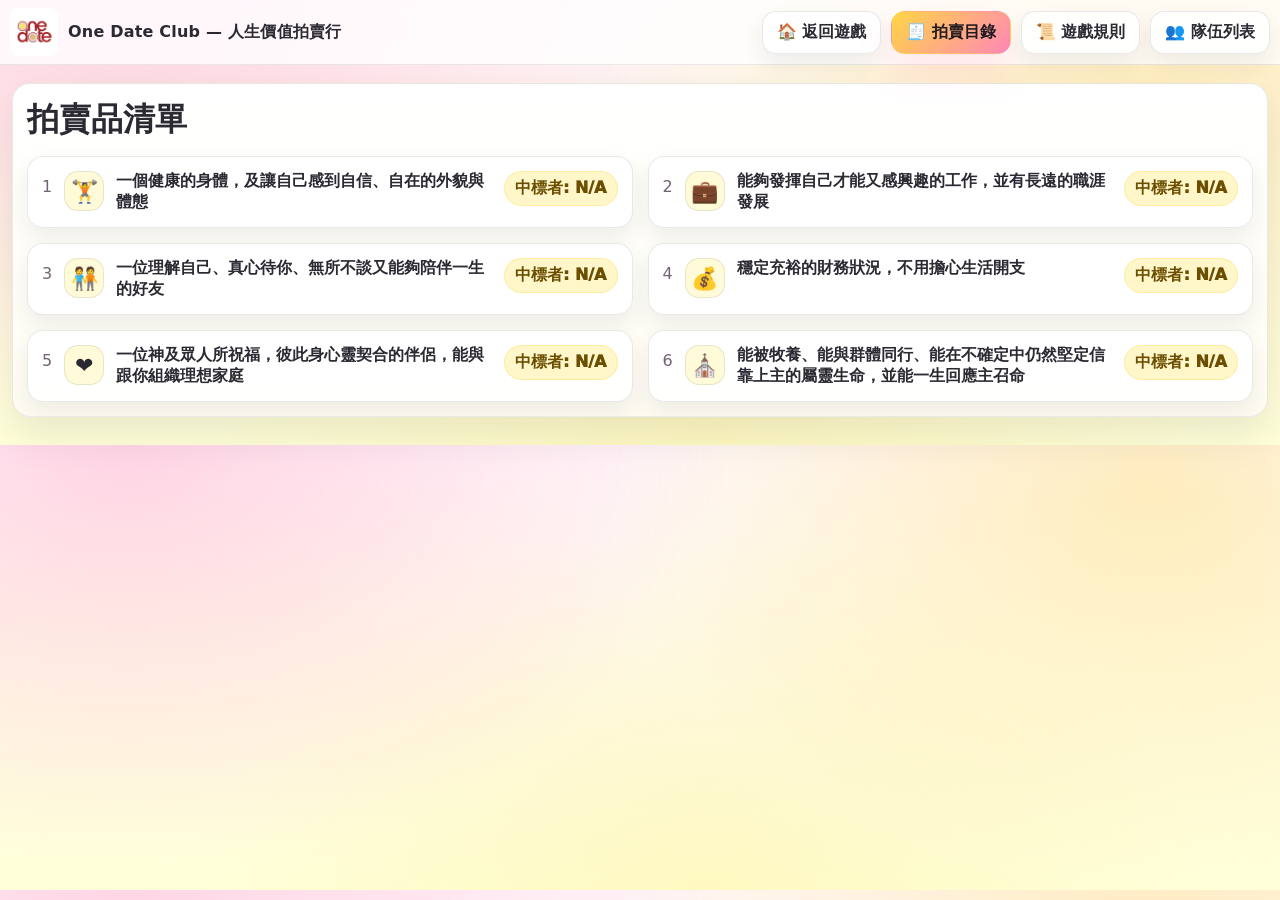
==== commit a2750ae1: "add team view for game summary" ====
--- a/items.html
+++ b/items.html
@@ -16,6 +16,7 @@
       <a class="btn" href="index.html">🏠 返回遊戲</a>
       <a class="btn primary" href="items.html">🧾 拍賣目錄</a>
       <a class="btn" href="rules.html">📜 遊戲規則</a>
+      <a class="btn" href="teams.html">👥 隊伍列表</a>
     </div>
   </div>
 
--- a/styles.css
+++ b/styles.css
@@ -248,6 +248,32 @@
 }
 .card-b{ padding: 14px; }
 
+.team-grid{
+  display: grid;
+  grid-template-columns: repeat(5, minmax(0, 1fr));
+  gap: 14px;
+}
+.team-card{
+  padding: 18px;
+  border-radius: 20px;
+  background: rgba(255,255,255,.95);
+  border: 1px solid rgba(43,42,51,.08);
+  box-shadow: 0 16px 34px rgba(43,42,51,.08);
+  display: flex;
+  flex-direction: column;
+  gap: 8px;
+}
+.team-card strong{
+  font-size: 18px;
+}
+
+@media (max-width: 960px){
+  .team-grid{ grid-template-columns: repeat(2, minmax(0, 1fr)); }
+}
+@media (max-width: 640px){
+  .team-grid{ grid-template-columns: 1fr; }
+}
+
 .muted{ color: var(--muted); }
 .small{ font-size: 16px; color: rgba(107,91,109,.85); font-weight:800; }
 
@@ -421,6 +447,7 @@
 
 /* Right panel: teams + diamonds + wins */
 .teamList{ display:flex; flex-direction:column; gap:10px; }
+.teamListGrid{ display:grid; grid-template-columns:repeat(5, 1fr); gap:10px; }
 .teamCard{
   display:flex; flex-direction:column; gap:10px;
   padding: 12px 12px;
@@ -468,6 +495,99 @@
   font-size: 20px;
 }
 .winBadge[title]{ cursor: help; }
+
+.teamHistory{
+  display:flex;
+  flex-direction:column;
+  gap:8px;
+  margin-top: 14px;
+}
+.teamItemsRow{
+  display:grid;
+  gap: 8px;
+}
+.teamItemRow{
+  display:flex;
+  align-items:center;
+  gap: 10px;
+  padding: 10px 12px;
+  border-radius: 16px;
+  background: rgba(255,250,214,.85);
+  border: 1px solid rgba(255,212,59,.30);
+}
+.teamItemIcon{
+  width: 30px;
+  height: 30px;
+  display:flex;
+  align-items:center;
+  justify-content:center;
+  border-radius: 12px;
+  background: rgba(255,255,255,.95);
+  font-size: 16px;
+}
+.teamRoundItem{
+  display:flex;
+  align-items:center;
+  justify-content:space-between;
+  gap: 12px;
+  padding: 12px 14px;
+  border-radius: 16px;
+  border: 1px solid rgba(43,42,51,.10);
+  background: rgba(255,255,255,.92);
+}
+.teamRoundItem.winItem{
+  background: linear-gradient(135deg, rgba(255,230,230,.95), rgba(255,200,200,.60));
+  border-color: rgba(220,38,38,.25);
+  box-shadow: 0 8px 20px rgba(220,38,38,.08);
+}
+.teamRoundItem.winItem .teamRoundName,
+.teamRoundItem.winItem .teamRoundPrice{
+  color: #b00020;
+  font-weight: 900;
+}
+.teamRoundItem .itemLeft{
+  display:flex;
+  align-items:center;
+  gap: 12px;
+  min-width: 0;
+  position:relative;
+}
+.teamRoundRank{
+  display:inline-flex;
+  align-items:center;
+  justify-content:center;
+  width:24px;
+  height:24px;
+  border-radius:50%;
+  background:rgba(255,212,59,.90);
+  color:#2b2a33;
+  font-weight:900;
+  font-size:12px;
+  margin-right:-8px;
+  z-index:2;
+  box-shadow:0 2px 8px rgba(255,212,59,.30);
+  flex-shrink:0;
+}
+.teamRoundIcon{
+  width: 42px;
+  height: 42px;
+  border-radius: 14px;
+  display:flex;
+  align-items:center;
+  justify-content:center;
+  background: rgba(255,250,214,.95);
+  border: 1px solid rgba(43,42,51,.10);
+  font-size: 20px;
+  flex-shrink:0;
+}
+.teamRoundName{
+  font-weight: 900;
+}
+.teamRoundPrice{
+  font-weight: 900;
+  color: #8b5a00;
+  white-space: nowrap;
+}
 
 /* Log */
 .log{ display:flex; flex-direction:column; gap:10px; margin-top: 12px; }
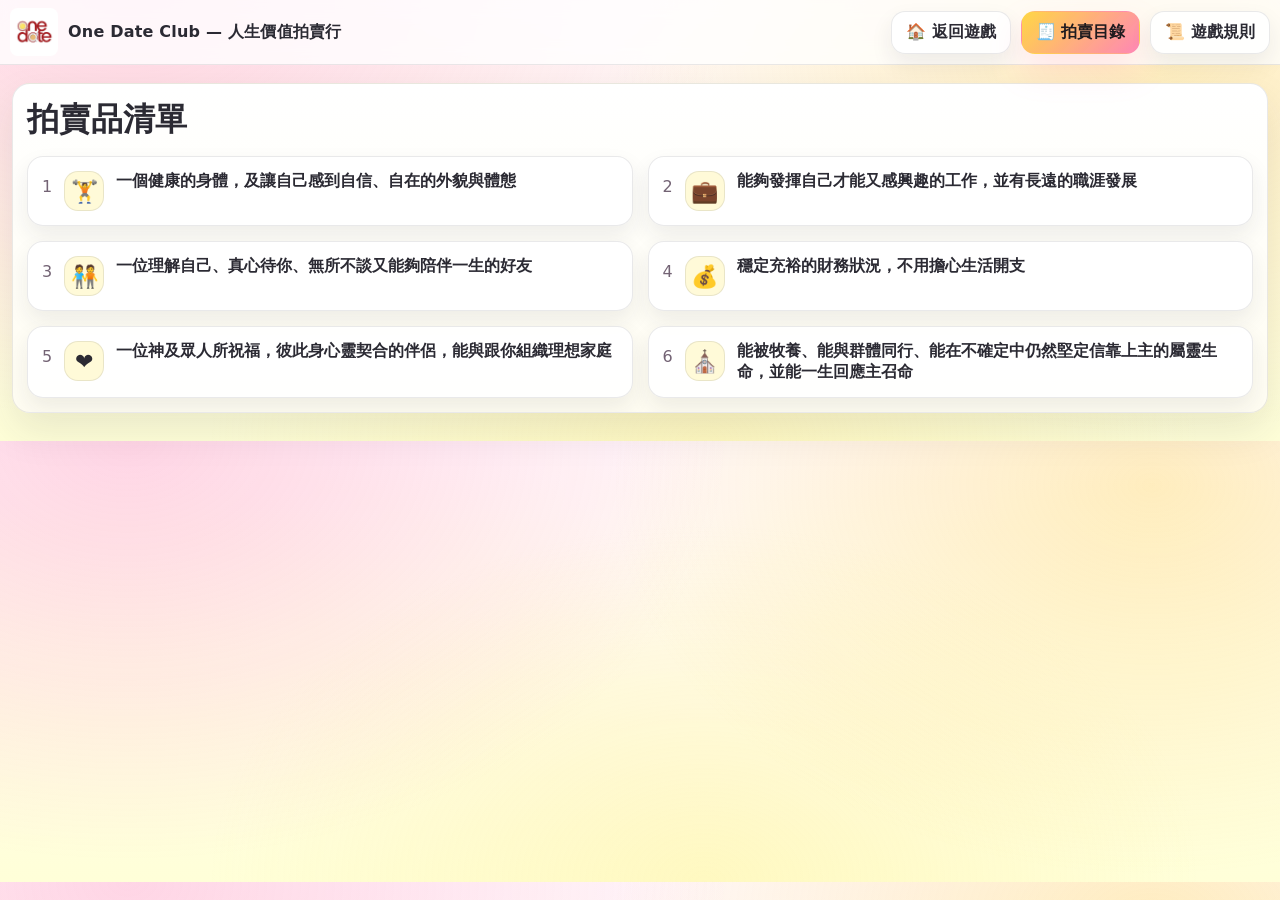
==== commit 4653c335: "update team rank input and score calculation" ====
--- a/items.html
+++ b/items.html
@@ -16,7 +16,6 @@
       <a class="btn" href="index.html">🏠 返回遊戲</a>
       <a class="btn primary" href="items.html">🧾 拍賣目錄</a>
       <a class="btn" href="rules.html">📜 遊戲規則</a>
-      <a class="btn" href="teams.html">👥 隊伍列表</a>
     </div>
   </div>
 
@@ -67,7 +66,7 @@
             <div class="name">${it.desc}</div>
           </div>
         </div>
-        <div class="tag">${tag}</div>
+        <!--<div class="tag">${tag}</div>-->
       </div>
     `;
   }).join("");
--- a/styles.css
+++ b/styles.css
@@ -447,7 +447,6 @@
 
 /* Right panel: teams + diamonds + wins */
 .teamList{ display:flex; flex-direction:column; gap:10px; }
-.teamListGrid{ display:grid; grid-template-columns:repeat(5, 1fr); gap:10px; }
 .teamCard{
   display:flex; flex-direction:column; gap:10px;
   padding: 12px 12px;
@@ -587,6 +586,79 @@
   font-weight: 900;
   color: #8b5a00;
   white-space: nowrap;
+}
+
+.teamTableWrapper{
+  overflow-x:auto;
+}
+.teamsTable{
+  width:100%;
+  border-collapse: separate;
+  border-spacing: 0;
+  border-radius: 12px;
+  min-width: 640px;
+  overflow: hidden;
+  border: 2px solid var(--border);
+}
+.teamsTable th,
+.teamsTable td{
+  padding: 14px 16px;
+  border: 1px solid var(--border);
+  vertical-align: middle;
+}
+.teamsTable th{
+  background: rgba(255,255,255,.95);
+  text-align:left;
+  font-weight: 900;
+}
+.teamsTableRoundHeader{
+  width: 350px;
+  min-width: 250px;
+}
+.teamsTableRowHeader{
+  background: rgba(250,250,250,.95);
+}
+.roundHeaderContent{
+  display:flex;
+  align-items:center;
+  gap: 12px;
+}
+.roundHeaderText{
+  display:flex;
+  flex-direction:column;
+  min-width:0;
+}
+.cellCenter{
+  text-align: center;
+  vertical-align: middle;
+}
+.cellPrice{
+  font-weight: 900;
+  color: #8b5a00;
+  display:flex;
+  align-items:center;
+  justify-content:center;
+  gap: 6px;
+}
+.cellRank{
+  display:inline-flex;
+  align-items:center;
+  justify-content:center;
+  min-width: 28px;
+  padding: 3px 8px;
+  border-radius: 999px;
+  background: rgba(255,212,59,.25);
+  color: #8b5a00;
+  font-size: 0.85rem;
+  font-weight: 900;
+}
+.cellStatus{
+  display:inline-flex;
+  margin-top: 4px;
+  color: #6b6b7b;
+}
+.winCell{
+  background: rgba(255,240,240,.9);
 }
 
 /* Log */
